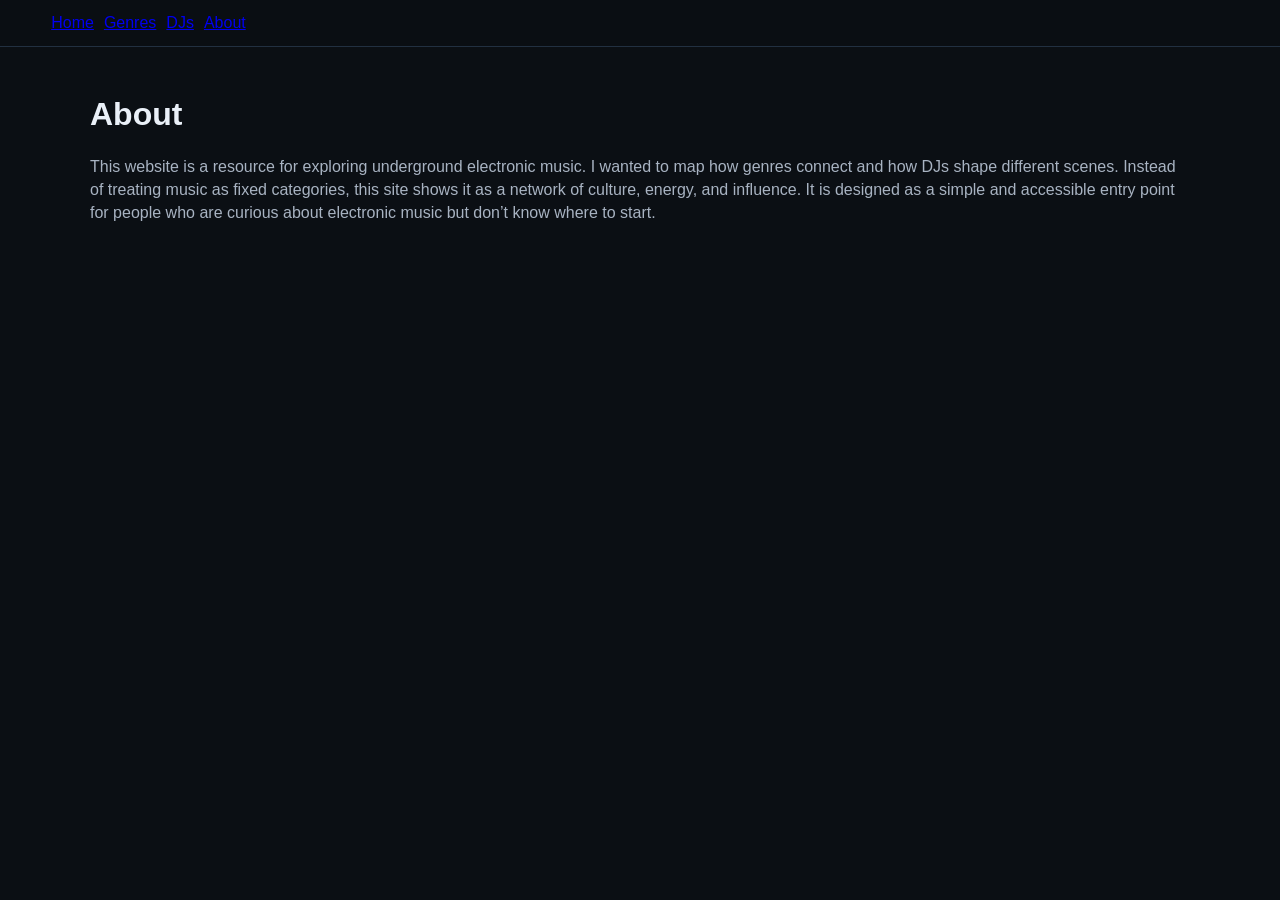
==== about.html @ 22ec465f "Create about.html" ====
<!doctype html>
<html>
<head>
  <link rel="stylesheet" href="styles.css">
</head>

<body>

<header class="site-header">
  <nav class="nav">
    <a href="index.html">Home</a>
    <a href="genres.html">Genres</a>
    <a href="djs.html">DJs</a>
    <a href="about.html">About</a>
  </nav>
</header>

<main class="container">

<h1>About</h1>

<p class="muted">
This website is a resource for exploring underground electronic music.
I wanted to map how genres connect and how DJs shape different scenes.

Instead of treating music as fixed categories, this site shows it as
a network of culture, energy, and influence.

It is designed as a simple and accessible entry point for people who
are curious about electronic music but don’t know where to start.
</p>

</main>

</body>
</html>
---- styles.css ----
:root{
  --bg:#0b0f14;
  --panel:#101826;
  --panel2:#0d1420;
  --text:#eaf0f8;
  --muted:#a8b3c2;
  --line:#223041;
  --accent:#7c5cff;
}

*{ box-sizing:border-box; }
html,body{ height:100%; }
body{
  margin:0;
  font-family:-apple-system,BlinkMacSystemFont,"Segoe UI",Helvetica,Arial,sans-serif;
  background:var(--bg);
  color:var(--text);
}

.container{
  width:min(1100px, 92vw);
  margin:0 auto;
  padding:28px 0;
}

.site-header{
  position:sticky;
  top:0;
  z-index:10;
  background:rgba(11,15,20,.92);
  backdrop-filter: blur(10px);
  border-bottom:1px solid var(--line);
  padding: 14px 4vw;
  display:flex;
  align-items:center;
  justify-content:space-between;
  gap:16px;
}

.brand__title{
  font-weight:900;
  letter-spacing:.06em;
  font-size:14px;
}
.brand__subtitle{
  color:var(--muted);
  font-size:12px;
  margin-top:4px;
}

.nav{ display:flex; gap:10px; flex-wrap:wrap; }
.nav__link{
  color:var(--muted);
  text-decoration:none;
  padding:8px 10px;
  border-radius:10px;
  border:1px solid transparent;
}
.nav__link:hover{
  color:var(--text);
  border-color:var(--line);
  background:rgba(255,255,255,.03);
}
.nav__link.is-active{
  color:var(--text);
  border-color:rgba(124,92,255,.45);
  background:rgba(124,92,255,.14);
}

.hero{
  padding: 18px 0 8px 0;
}
.hero h1{
  margin:0 0 10px 0;
  font-size: 34px;
}
.muted{ color:var(--muted); line-height:1.45; }

.hero__actions{
  display:flex;
  gap:10px;
  flex-wrap:wrap;
  margin-top:14px;
}

.section{
  margin-top:34px;
}
.section__head{
  display:flex;
  align-items:flex-end;
  justify-content:space-between;
  gap:12px;
  flex-wrap:wrap;
  margin-bottom:14px;
}
.section__head h2{
  margin:0;
  font-size:24px;
}

.grid{
  display:grid;
  gap:14px;
}
.grid--3{ grid-template-columns: repeat(3, minmax(0,1fr)); }
.grid--2{ grid-template-columns: repeat(2, minmax(0,1fr)); }

@media (max-width: 900px){
  .grid--3{ grid-template-columns: 1fr; }
  .grid--2{ grid-template-columns: 1fr; }
}

.card{
  border:1px solid var(--line);
  background: linear-gradient(180deg, var(--panel), var(--panel2));
  border-radius: 16px;
  overflow:hidden;
}

.media{
  height: 130px;
  background: rgba(255,255,255,.05);
  display:flex;
  align-items:center;
  justify-content:center;
  color: var(--muted);
  border-bottom:1px solid var(--line);
  letter-spacing:.03em;
}
.media--tall{ height: 160px; }

.card__body{
  padding: 14px 14px 16px 14px;
}
.card__body h3{
  margin:0 0 8px 0;
  font-size:18px;
}
.tags{
  display:flex;
  gap:8px;
  flex-wrap:wrap;
  margin: 10px 0 12px 0;
}
.tag{
  font-size:12px;
  color:var(--text);
  border:1px solid var(--line);
  padding:6px 10px;
  border-radius:999px;
  background: rgba(255,255,255,.03);
}

.actions{ display:flex; gap:10px; flex-wrap:wrap; }

.button{
  display:inline-block;
  text-decoration:none;
  color: var(--text);
  background: rgba(124,92,255,.18);
  border:1px solid rgba(124,92,255,.45);
  padding: 10px 14px;
  border-radius: 12px;
}
.button:hover{ background: rgba(124,92,255,.26); }

.button--ghost{
  background: rgba(255,255,255,.03);
  border-color: var(--line);
  color: var(--muted);
}
.button--ghost:hover{
  color: var(--text);
  background: rgba(255,255,255,.06);
}

.button--small{
  padding: 8px 12px;
  border-radius: 12px;
  font-size: 13px;
}

.detail{
  border:1px solid var(--line);
  border-radius: 16px;
  background: linear-gradient(180deg, var(--panel), var(--panel2));
  padding: 14px;
}
.detail__hero{
  display:grid;
  grid-template-columns: 220px 1fr;
  gap:14px;
  align-items:stretch;
}
.detail__media{
  border:1px solid var(--line);
  border-radius: 14px;
  background: rgba(255,255,255,.05);
  display:flex;
  align-items:center;
  justify-content:center;
  color:var(--muted);
  min-height: 160px;
}
.detail__meta h3{ margin:0 0 6px 0; font-size:20px; }

.detail__grid{
  margin-top:14px;
  display:grid;
  grid-template-columns: repeat(2, minmax(0,1fr));
  gap:12px;
}
@media (max-width: 900px){
  .detail__hero{ grid-template-columns: 1fr; }
  .detail__grid{ grid-template-columns: 1fr; }
}

.detail__block{
  border:1px solid var(--line);
  border-radius: 14px;
  background: rgba(255,255,255,.03);
  padding: 12px;
}
.detail__block h4{ margin:0 0 8px 0; font-size: 15px; }

.list{ margin:0; padding-left: 18px; }
.list li{ margin: 6px 0; }

.video{
  display:grid;
  grid-template-columns: 1.2fr .8fr;
  gap:14px;
}
@media (max-width: 900px){
  .video{ grid-template-columns: 1fr; }
}
.video__player{
  border:1px solid var(--line);
  border-radius: 16px;
  background: rgba(255,255,255,.05);
  min-height: 220px;
  display:flex;
  align-items:center;
  justify-content:center;
  color: var(--muted);
}
.video__info{
  border:1px solid var(--line);
  border-radius: 16px;
  background: rgba(255,255,255,.03);
  padding: 14px;
}

.pad{ padding: 14px; }

.mini{
  border:1px solid var(--line);
  border-radius: 14px;
  padding: 12px;
  background: rgba(255,255,255,.03);
}
.mini__title{
  font-weight:800;
  margin-bottom:10px;
}

.site-footer{
  border-top:1px solid var(--line);
  padding: 18px 0;
}
.footer__inner{
  display:flex;
  justify-content:space-between;
  gap:10px;
  flex-wrap:wrap;
}
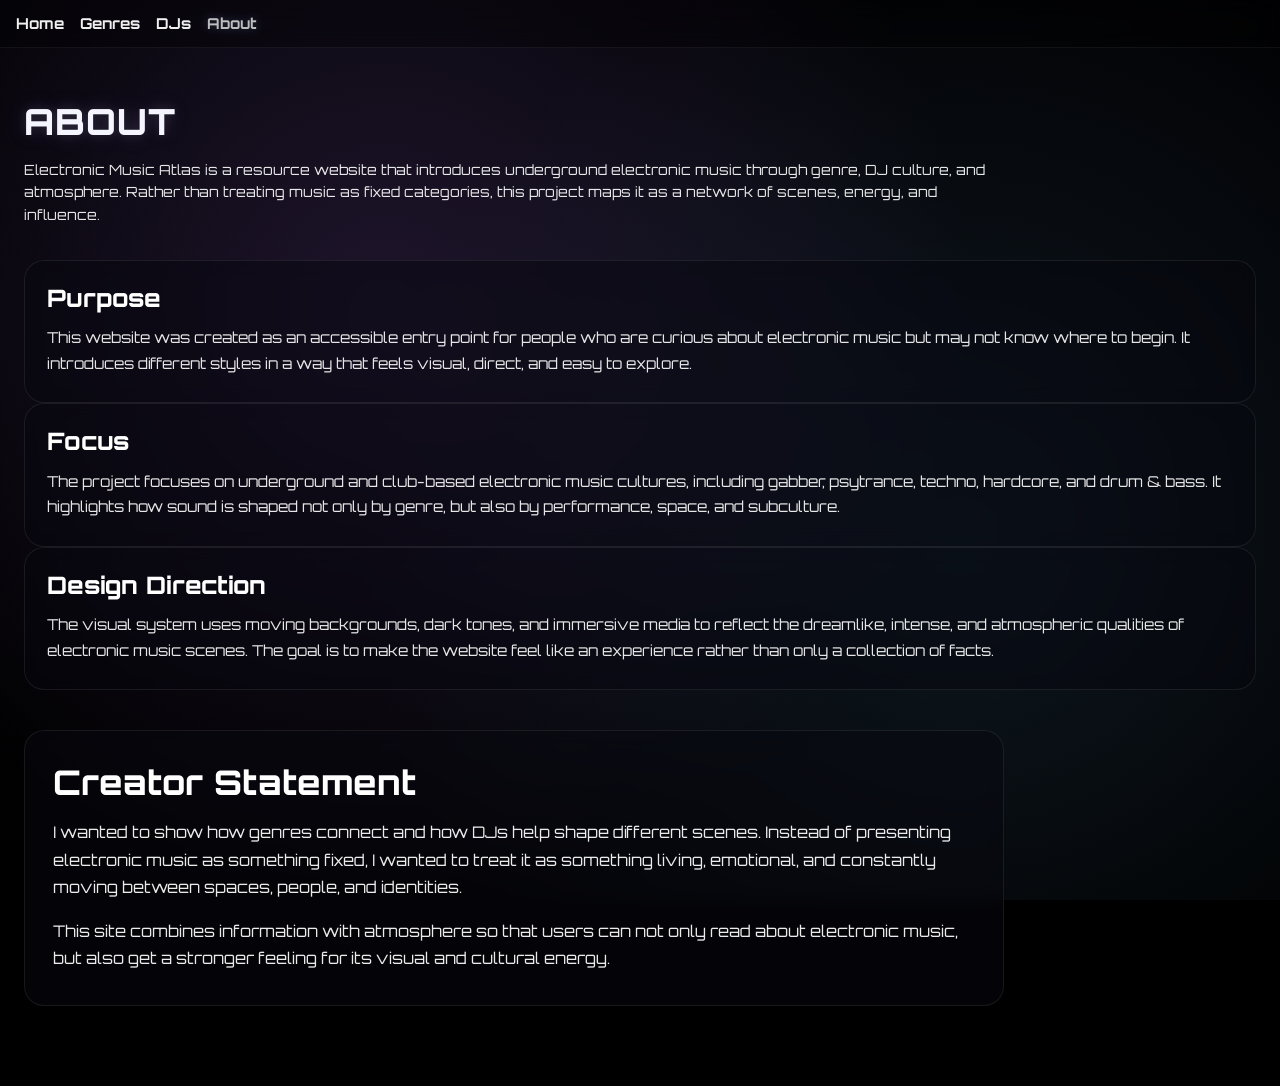
==== commit 05eb3ce4: "Update about.html" ====
--- a/about.html
+++ b/about.html
@@ -1,36 +1,86 @@
 <!doctype html>
-<html>
+<html lang="en">
 <head>
+  <meta charset="utf-8">
+  <meta name="viewport" content="width=device-width, initial-scale=1">
+  <title>About | Electronic Music Atlas</title>
+  <link rel="preconnect" href="https://fonts.googleapis.com">
+  <link rel="preconnect" href="https://fonts.gstatic.com" crossorigin>
+  <link href="https://fonts.googleapis.com/css2?family=Orbitron:wght@400;600;700;800&display=swap" rel="stylesheet">
   <link rel="stylesheet" href="styles.css">
 </head>
 
-<body>
+<body class="about-page">
 
-<header class="site-header">
-  <nav class="nav">
-    <a href="index.html">Home</a>
-    <a href="genres.html">Genres</a>
-    <a href="djs.html">DJs</a>
-    <a href="about.html">About</a>
-  </nav>
-</header>
+  <video class="bg-video" autoplay muted loop playsinline>
+    <source src="background.mp4" type="video/mp4">
+  </video>
 
-<main class="container">
+  <div class="bg-overlay"></div>
 
-<h1>About</h1>
+  <header class="site-header">
+    <nav class="nav">
+      <a href="index.html">Home</a>
+      <a href="genres.html">Genres</a>
+      <a href="djs.html">DJs</a>
+      <a href="about.html" class="active">About</a>
+    </nav>
+  </header>
 
-<p class="muted">
-This website is a resource for exploring underground electronic music.
-I wanted to map how genres connect and how DJs shape different scenes.
+  <main class="container">
+    <section class="page-hero">
+      <h1 class="page-title">About</h1>
+      <p class="page-intro">
+        Electronic Music Atlas is a resource website that introduces underground electronic
+        music through genre, DJ culture, and atmosphere. Rather than treating music as fixed
+        categories, this project maps it as a network of scenes, energy, and influence.
+      </p>
+    </section>
 
-Instead of treating music as fixed categories, this site shows it as
-a network of culture, energy, and influence.
+    <section class="about-grid">
+      <article class="about-card">
+        <h2>Purpose</h2>
+        <p>
+          This website was created as an accessible entry point for people who are curious
+          about electronic music but may not know where to begin. It introduces different
+          styles in a way that feels visual, direct, and easy to explore.
+        </p>
+      </article>
 
-It is designed as a simple and accessible entry point for people who
-are curious about electronic music but don’t know where to start.
-</p>
+      <article class="about-card">
+        <h2>Focus</h2>
+        <p>
+          The project focuses on underground and club-based electronic music cultures,
+          including gabber, psytrance, techno, hardcore, and drum &amp; bass. It highlights
+          how sound is shaped not only by genre, but also by performance, space, and subculture.
+        </p>
+      </article>
 
-</main>
+      <article class="about-card">
+        <h2>Design Direction</h2>
+        <p>
+          The visual system uses moving backgrounds, dark tones, and immersive media to reflect
+          the dreamlike, intense, and atmospheric qualities of electronic music scenes. The goal
+          is to make the website feel like an experience rather than only a collection of facts.
+        </p>
+      </article>
+    </section>
+
+    <section class="about-statement">
+      <div class="about-statement__inner">
+        <h2>Creator Statement</h2>
+        <p>
+          I wanted to show how genres connect and how DJs help shape different scenes. Instead
+          of presenting electronic music as something fixed, I wanted to treat it as something
+          living, emotional, and constantly moving between spaces, people, and identities.
+        </p>
+        <p>
+          This site combines information with atmosphere so that users can not only read about
+          electronic music, but also get a stronger feeling for its visual and cultural energy.
+        </p>
+      </div>
+    </section>
+  </main>
 
 </body>
 </html>
--- a/styles.css
+++ b/styles.css
@@ -1,277 +1,670 @@
-:root{
-  --bg:#0b0f14;
-  --panel:#101826;
-  --panel2:#0d1420;
-  --text:#eaf0f8;
-  --muted:#a8b3c2;
-  --line:#223041;
-  --accent:#7c5cff;
-}
-
-*{ box-sizing:border-box; }
-html,body{ height:100%; }
-body{
-  margin:0;
-  font-family:-apple-system,BlinkMacSystemFont,"Segoe UI",Helvetica,Arial,sans-serif;
-  background:var(--bg);
-  color:var(--text);
-}
-
-.container{
-  width:min(1100px, 92vw);
-  margin:0 auto;
-  padding:28px 0;
-}
-
-.site-header{
-  position:sticky;
-  top:0;
-  z-index:10;
-  background:rgba(11,15,20,.92);
-  backdrop-filter: blur(10px);
-  border-bottom:1px solid var(--line);
-  padding: 14px 4vw;
-  display:flex;
-  align-items:center;
-  justify-content:space-between;
-  gap:16px;
-}
-
-.brand__title{
-  font-weight:900;
-  letter-spacing:.06em;
-  font-size:14px;
-}
-.brand__subtitle{
-  color:var(--muted);
-  font-size:12px;
-  margin-top:4px;
-}
-
-.nav{ display:flex; gap:10px; flex-wrap:wrap; }
-.nav__link{
-  color:var(--muted);
-  text-decoration:none;
-  padding:8px 10px;
-  border-radius:10px;
-  border:1px solid transparent;
-}
-.nav__link:hover{
-  color:var(--text);
-  border-color:var(--line);
-  background:rgba(255,255,255,.03);
-}
-.nav__link.is-active{
-  color:var(--text);
-  border-color:rgba(124,92,255,.45);
-  background:rgba(124,92,255,.14);
-}
-
-.hero{
-  padding: 18px 0 8px 0;
-}
-.hero h1{
-  margin:0 0 10px 0;
+* {
+  box-sizing: border-box;
+}
+
+html,
+body {
+  margin: 0;
+  padding: 0;
+  min-height: 100%;
+}
+
+body {
+  font-family: 'Orbitron', Arial, sans-serif;
+  color: white;
+  overflow-x: hidden;
+  position: relative;
+  background: black;
+}
+
+/* ===== GLOBAL BACKGROUND ===== */
+
+.bg-video {
+  position: fixed;
+  top: 0;
+  left: 0;
+  width: 100vw;
+  height: 100vh;
+  object-fit: cover;
+  z-index: -2;
+  filter: brightness(0.38) contrast(1.05) saturate(1.05);
+  pointer-events: none;
+}
+
+.bg-overlay {
+  position: fixed;
+  top: 0;
+  left: 0;
+  width: 100vw;
+  height: 100vh;
+  z-index: -1;
+  background:
+    radial-gradient(circle at 30% 35%, rgba(180, 120, 255, 0.16), transparent 55%),
+    radial-gradient(circle at 75% 60%, rgba(110, 190, 255, 0.12), transparent 55%),
+    linear-gradient(rgba(5, 5, 10, 0.48), rgba(0, 0, 0, 0.72));
+  backdrop-filter: blur(4px);
+  pointer-events: none;
+}
+
+/* ===== NAV ===== */
+
+.site-header {
+  position: sticky;
+  top: 0;
+  z-index: 20;
+  background: rgba(0, 0, 0, 0.32);
+  backdrop-filter: blur(12px);
+  border-bottom: 1px solid rgba(255, 255, 255, 0.06);
+}
+
+.nav {
+  display: flex;
+  gap: 24px;
+  padding: 16px 24px;
+  flex-wrap: wrap;
+}
+
+.nav a {
+  color: rgba(255, 255, 255, 0.94);
+  text-decoration: none;
+  font-size: 15px;
+  font-weight: 700;
+  transition: opacity 0.25s ease, text-shadow 0.25s ease;
+}
+
+.nav a:hover,
+.nav a.active {
+  opacity: 0.78;
+  text-shadow: 0 0 10px rgba(160, 200, 255, 0.35);
+}
+
+/* ===== LAYOUT ===== */
+
+.container {
+  position: relative;
+  z-index: 2;
+  max-width: 1500px;
+  margin: 0 auto;
+  padding: 56px 24px 80px;
+}
+
+.page-hero,
+.hero {
+  margin-bottom: 34px;
+}
+
+.page-title,
+.hero h1 {
+  margin: 0 0 18px;
+  font-size: 62px;
+  line-height: 0.98;
+  font-weight: 800;
+  letter-spacing: 1px;
+  text-transform: uppercase;
+  color: #f5f5ff;
+  text-shadow:
+    0 0 12px rgba(255, 255, 255, 0.12),
+    0 0 22px rgba(150, 130, 255, 0.16);
+}
+
+.page-intro,
+.hero p {
+  max-width: 980px;
+  margin: 0;
+  font-size: 16px;
+  line-height: 1.6;
+  color: rgba(255, 255, 255, 0.9);
+}
+
+/* ===== HOME ===== */
+
+.home-hero {
+  position: relative;
+  z-index: 2;
+  height: calc(100vh - 70px);
+  display: flex;
+  flex-direction: column;
+  justify-content: center;
+  align-items: center;
+  text-align: center;
+  padding: 20px;
+}
+
+.home-title {
+  font-size: 72px;
+  font-weight: 800;
+  margin: 0 0 20px;
+  letter-spacing: 2px;
+  text-transform: uppercase;
+  color: white;
+  text-shadow:
+    0 0 10px rgba(255,255,255,0.3),
+    0 0 20px rgba(180,120,255,0.3),
+    0 0 40px rgba(120,200,255,0.2);
+}
+
+.home-sub {
+  font-size: 18px;
+  max-width: 600px;
+  margin: 0 0 30px;
+  color: rgba(255,255,255,0.85);
+}
+
+.enter-btn {
+  padding: 12px 28px;
+  font-size: 14px;
+  font-weight: 700;
+  border: 1px solid rgba(255,255,255,0.3);
+  background: transparent;
+  color: white;
+  cursor: pointer;
+  transition: all 0.3s ease;
+}
+
+.enter-btn:hover {
+  background: rgba(255,255,255,0.1);
+  border-color: white;
+}
+
+/* ===== GENERIC GRID CARDS ===== */
+
+.grid {
+  display: grid;
+  gap: 22px;
+  margin-top: 34px;
+}
+
+.grid--3 {
+  grid-template-columns: repeat(3, minmax(0, 1fr));
+}
+
+.card {
+  background: rgba(8, 8, 16, 0.42);
+  border-radius: 18px;
+  overflow: hidden;
+  backdrop-filter: blur(8px);
+  border: 1px solid rgba(255, 255, 255, 0.08);
+  transition:
+    transform 0.3s ease,
+    box-shadow 0.3s ease,
+    border-color 0.3s ease;
+}
+
+.card:hover {
+  transform: translateY(-8px);
+  box-shadow: 0 14px 34px rgba(0, 0, 0, 0.26);
+  border-color: rgba(146, 154, 255, 0.24);
+}
+
+.media {
+  position: relative;
+  aspect-ratio: 4 / 3;
+  overflow: hidden;
+  background: black;
+}
+
+.media img {
+  width: 100%;
+  height: 100%;
+  object-fit: cover;
+  display: block;
+  transition: transform 0.35s ease;
+}
+
+.card:hover .media img {
+  transform: scale(1.04);
+}
+
+.card__body {
+  padding: 18px;
+}
+
+.card__body h3 {
+  margin: 0 0 12px;
+  font-size: 18px;
+  font-weight: 800;
+  letter-spacing: 0.5px;
+}
+
+.card__body p {
+  margin: 0;
+  font-size: 15px;
+  line-height: 1.55;
+  color: rgba(255, 255, 255, 0.9);
+}
+
+/* ===== GENRES ===== */
+
+.genres-grid {
+  display: grid;
+  grid-template-columns: repeat(3, minmax(0, 1fr));
+  gap: 22px;
+  margin-top: 34px;
+}
+
+.genre-card {
+  background: rgba(8, 8, 16, 0.42);
+  border-radius: 18px;
+  overflow: hidden;
+  backdrop-filter: blur(8px);
+  border: 1px solid rgba(255, 255, 255, 0.08);
+  transition:
+    transform 0.3s ease,
+    box-shadow 0.3s ease,
+    border-color 0.3s ease;
+}
+
+.genre-card:hover {
+  transform: translateY(-8px);
+  box-shadow: 0 14px 34px rgba(0, 0, 0, 0.26);
+  border-color: rgba(146, 154, 255, 0.24);
+}
+
+.genre-media {
+  position: relative;
+  aspect-ratio: 4 / 3;
+  overflow: hidden;
+  background: black;
+}
+
+.genre-media img,
+.genre-media .hover-video {
+  position: absolute;
+  inset: 0;
+  width: 100%;
+  height: 100%;
+  object-fit: cover;
+  display: block;
+  transition:
+    opacity 0.4s ease,
+    transform 0.45s ease,
+    filter 0.45s ease;
+}
+
+.genre-media img {
+  opacity: 1;
+  z-index: 1;
+}
+
+.genre-media .hover-video {
+  opacity: 0;
+  z-index: 2;
+  pointer-events: none;
+  filter: brightness(0.9) contrast(1.06);
+}
+
+.genre-card:hover .genre-media img {
+  opacity: 0;
+  transform: scale(1.04);
+}
+
+.genre-card:hover .genre-media .hover-video {
+  opacity: 1;
+  transform: scale(1.03);
+}
+
+.genre-body {
+  padding: 20px 18px 22px;
+}
+
+.genre-body h2 {
+  margin: 0 0 12px;
+  font-size: 22px;
+  font-weight: 800;
+  letter-spacing: 0.5px;
+}
+
+.genre-tag {
+  margin: 0 0 14px;
+  color: rgba(220, 220, 255, 0.82);
+  font-size: 14px;
+  font-weight: 600;
+}
+
+.genre-body p {
+  margin: 0 0 14px;
+  font-size: 15px;
+  line-height: 1.62;
+  color: rgba(255, 255, 255, 0.9);
+}
+
+.genre-body p:last-child {
+  margin-bottom: 0;
+}
+
+/* ===== DJS ===== */
+
+.dj-grid {
+  display: grid;
+  grid-template-columns: repeat(3, minmax(0, 1fr));
+  gap: 24px;
+  margin-top: 36px;
+  align-items: start;
+}
+
+.dj-feature-card {
+  background: rgba(8, 8, 16, 0.48);
+  border-radius: 20px;
+  overflow: hidden;
+  border: 1px solid rgba(255, 255, 255, 0.08);
+  backdrop-filter: blur(8px);
+  transition:
+    transform 0.3s ease,
+    box-shadow 0.3s ease,
+    border-color 0.3s ease;
+  display: flex;
+  flex-direction: column;
+  height: 100%;
+}
+
+.dj-feature-card:hover {
+  transform: translateY(-8px);
+  box-shadow: 0 14px 34px rgba(0, 0, 0, 0.26);
+  border-color: rgba(146, 154, 255, 0.24);
+}
+
+.dj-feature-media {
+  width: 100%;
+  aspect-ratio: 3 / 4;
+  overflow: hidden;
+  background: #0a0a0a;
+  flex-shrink: 0;
+}
+
+.dj-feature-media img {
+  width: 100%;
+  height: 100%;
+  object-fit: cover;
+  object-position: top;
+  display: block;
+  transition: transform 0.35s ease, filter 0.35s ease;
+}
+
+.dj-feature-card:hover .dj-feature-media img {
+  transform: scale(1.04);
+  filter: brightness(0.95);
+}
+
+.dj-feature-body {
+  padding: 18px 18px 20px;
+  display: flex;
+  flex-direction: column;
+  gap: 10px;
+  flex: 1;
+}
+
+.dj-feature-body h2 {
+  margin: 0;
+  font-size: 24px;
+  line-height: 1.1;
+  font-weight: 800;
+}
+
+.dj-genre {
+  margin: 0;
+  font-size: 14px;
+  font-weight: 600;
+  color: rgba(220, 220, 255, 0.82);
+}
+
+.dj-feature-body p:last-child {
+  margin: 0;
+  font-size: 15px;
+  line-height: 1.6;
+  color: rgba(255, 255, 255, 0.9);
+}
+
+.dj-genre {
+  margin: 0 0 12px;
+  font-size: 14px;
+  font-weight: 600;
+  color: rgba(220, 220, 255, 0.82);
+}
+
+.dj-feature-body p:last-child {
+  margin: 0;
+  font-size: 15px;
+  line-height: 1.6;
+  color: rgba(255, 255, 255, 0.9);
+}
+
+/* ===== QUIZ ===== */
+
+.quiz-panel {
+  margin-top: 40px;
+  padding: 28px 26px 30px;
+  background: rgba(8, 8, 16, 0.5);
+  border: 1px solid rgba(255, 255, 255, 0.08);
+  border-radius: 20px;
+  backdrop-filter: blur(8px);
+}
+
+.quiz-panel h2 {
+  margin: 0 0 16px;
   font-size: 34px;
-}
-.muted{ color:var(--muted); line-height:1.45; }
-
-.hero__actions{
-  display:flex;
-  gap:10px;
-  flex-wrap:wrap;
-  margin-top:14px;
-}
-
-.section{
-  margin-top:34px;
-}
-.section__head{
-  display:flex;
-  align-items:flex-end;
-  justify-content:space-between;
-  gap:12px;
-  flex-wrap:wrap;
-  margin-bottom:14px;
-}
-.section__head h2{
-  margin:0;
-  font-size:24px;
-}
-
-.grid{
-  display:grid;
-  gap:14px;
-}
-.grid--3{ grid-template-columns: repeat(3, minmax(0,1fr)); }
-.grid--2{ grid-template-columns: repeat(2, minmax(0,1fr)); }
-
-@media (max-width: 900px){
-  .grid--3{ grid-template-columns: 1fr; }
-  .grid--2{ grid-template-columns: 1fr; }
-}
-
-.card{
-  border:1px solid var(--line);
-  background: linear-gradient(180deg, var(--panel), var(--panel2));
-  border-radius: 16px;
-  overflow:hidden;
-}
-
-.media{
-  height: 130px;
-  background: rgba(255,255,255,.05);
-  display:flex;
-  align-items:center;
-  justify-content:center;
-  color: var(--muted);
-  border-bottom:1px solid var(--line);
-  letter-spacing:.03em;
-}
-.media--tall{ height: 160px; }
-
-.card__body{
-  padding: 14px 14px 16px 14px;
-}
-.card__body h3{
-  margin:0 0 8px 0;
-  font-size:18px;
-}
-.tags{
-  display:flex;
-  gap:8px;
-  flex-wrap:wrap;
-  margin: 10px 0 12px 0;
-}
-.tag{
-  font-size:12px;
-  color:var(--text);
-  border:1px solid var(--line);
-  padding:6px 10px;
-  border-radius:999px;
-  background: rgba(255,255,255,.03);
-}
-
-.actions{ display:flex; gap:10px; flex-wrap:wrap; }
-
-.button{
-  display:inline-block;
-  text-decoration:none;
-  color: var(--text);
-  background: rgba(124,92,255,.18);
-  border:1px solid rgba(124,92,255,.45);
-  padding: 10px 14px;
-  border-radius: 12px;
-}
-.button:hover{ background: rgba(124,92,255,.26); }
-
-.button--ghost{
-  background: rgba(255,255,255,.03);
-  border-color: var(--line);
-  color: var(--muted);
-}
-.button--ghost:hover{
-  color: var(--text);
-  background: rgba(255,255,255,.06);
-}
-
-.button--small{
-  padding: 8px 12px;
-  border-radius: 12px;
-  font-size: 13px;
-}
-
-.detail{
-  border:1px solid var(--line);
-  border-radius: 16px;
-  background: linear-gradient(180deg, var(--panel), var(--panel2));
-  padding: 14px;
-}
-.detail__hero{
-  display:grid;
-  grid-template-columns: 220px 1fr;
-  gap:14px;
-  align-items:stretch;
-}
-.detail__media{
-  border:1px solid var(--line);
-  border-radius: 14px;
-  background: rgba(255,255,255,.05);
-  display:flex;
-  align-items:center;
-  justify-content:center;
-  color:var(--muted);
-  min-height: 160px;
-}
-.detail__meta h3{ margin:0 0 6px 0; font-size:20px; }
-
-.detail__grid{
-  margin-top:14px;
-  display:grid;
-  grid-template-columns: repeat(2, minmax(0,1fr));
-  gap:12px;
-}
-@media (max-width: 900px){
-  .detail__hero{ grid-template-columns: 1fr; }
-  .detail__grid{ grid-template-columns: 1fr; }
-}
-
-.detail__block{
-  border:1px solid var(--line);
-  border-radius: 14px;
-  background: rgba(255,255,255,.03);
-  padding: 12px;
-}
-.detail__block h4{ margin:0 0 8px 0; font-size: 15px; }
-
-.list{ margin:0; padding-left: 18px; }
-.list li{ margin: 6px 0; }
-
-.video{
-  display:grid;
-  grid-template-columns: 1.2fr .8fr;
-  gap:14px;
-}
-@media (max-width: 900px){
-  .video{ grid-template-columns: 1fr; }
-}
-.video__player{
-  border:1px solid var(--line);
-  border-radius: 16px;
-  background: rgba(255,255,255,.05);
-  min-height: 220px;
-  display:flex;
-  align-items:center;
-  justify-content:center;
-  color: var(--muted);
-}
-.video__info{
-  border:1px solid var(--line);
-  border-radius: 16px;
-  background: rgba(255,255,255,.03);
-  padding: 14px;
-}
-
-.pad{ padding: 14px; }
-
-.mini{
-  border:1px solid var(--line);
-  border-radius: 14px;
-  padding: 12px;
-  background: rgba(255,255,255,.03);
-}
-.mini__title{
-  font-weight:800;
-  margin-bottom:10px;
-}
-
-.site-footer{
-  border-top:1px solid var(--line);
-  padding: 18px 0;
-}
-.footer__inner{
-  display:flex;
-  justify-content:space-between;
-  gap:10px;
-  flex-wrap:wrap;
-}+  font-weight: 800;
+}
+
+.quiz-question {
+  margin: 0 0 18px;
+  font-size: 16px;
+  color: rgba(255, 255, 255, 0.92);
+}
+
+.quiz-options {
+  display: flex;
+  gap: 12px;
+  flex-wrap: wrap;
+}
+
+.quiz-options button {
+  padding: 12px 18px;
+  border-radius: 999px;
+  border: 1px solid rgba(255, 255, 255, 0.16);
+  background: rgba(255, 255, 255, 0.05);
+  color: white;
+  font-family: 'Orbitron', Arial, sans-serif;
+  font-size: 14px;
+  cursor: pointer;
+  transition:
+    background 0.25s ease,
+    transform 0.25s ease,
+    border-color 0.25s ease;
+}
+
+.quiz-options button:hover {
+  background: rgba(255, 255, 255, 0.12);
+  border-color: rgba(180, 120, 255, 0.35);
+  transform: translateY(-2px);
+}
+
+.quiz-result {
+  margin-top: 16px;
+  font-size: 15px;
+  line-height: 1.5;
+}
+
+.quiz-result.correct {
+  color: #b9ffd2;
+}
+
+.quiz-result.wrong {
+  color: #ffd2d2;
+}
+
+/* ===== RESPONSIVE ===== */
+
+@media (max-width: 1200px) {
+  .dj-grid {
+    grid-template-columns: repeat(2, minmax(0, 1fr));
+  }
+}
+
+@media (max-width: 760px) {
+  .dj-grid {
+    grid-template-columns: 1fr;
+  }
+
+  .dj-feature-body {
+    padding: 16px;
+  }
+
+  .dj-feature-body h2 {
+    font-size: 20px;
+  }
+
+  .dj-feature-body p:last-child {
+    font-size: 14px;
+  }
+}
+  .nav {
+    gap: 16px;
+    padding: 14px 16px;
+  }
+
+  .hero h1,
+  .page-title,
+  .home-title {
+    font-size: 36px;
+    line-height: 1.02;
+  }
+
+  .hero p,
+  .page-intro,
+  .home-sub,
+  .card__body p,
+  .genre-body p,
+  .dj-feature-body p,
+  .quiz-question,
+  .quiz-result {
+    font-size: 14px;
+  }
+
+  .grid--3,
+  .genres-grid,
+  .dj-grid {
+    grid-template-columns: 1fr;
+  }
+
+  .card__body,
+  .genre-body,
+  .dj-feature-body {
+    padding: 18px 16px 20px;
+  }
+
+  .genre-body h2,
+  .dj-feature-body h2 {
+    font-size: 20px;
+  }
+
+  .quiz-panel {
+    padding: 22px 16px 24px;
+  }
+
+  .quiz-panel h2 {
+    font-size: 26px;
+  }
+}
+/* ===== ABOUT PAGE ===== */
+
+.about-grid {
+  display: grid;
+  grid-template-columns: repeat(3, minmax(0, 1fr));
+  gap: 24px;
+  margin-top: 36px;
+}
+
+.about-card {
+  background: rgba(8, 8, 16, 0.48);
+  border-radius: 20px;
+  padding: 24px 22px 26px;
+  border: 1px solid rgba(255, 255, 255, 0.08);
+  backdrop-filter: blur(8px);
+  transition:
+    transform 0.3s ease,
+    box-shadow 0.3s ease,
+    border-color 0.3s ease;
+}
+
+.about-card:hover {
+  transform: translateY(-8px);
+  box-shadow: 0 14px 34px rgba(0, 0, 0, 0.26);
+  border-color: rgba(146, 154, 255, 0.24);
+}
+
+.about-card h2 {
+  margin: 0 0 14px;
+  font-size: 24px;
+  line-height: 1.1;
+  font-weight: 800;
+}
+
+.about-card p {
+  margin: 0;
+  font-size: 15px;
+  line-height: 1.7;
+  color: rgba(255, 255, 255, 0.9);
+}
+
+.about-statement {
+  margin-top: 40px;
+}
+
+.about-statement__inner {
+  max-width: 980px;
+  background: rgba(8, 8, 16, 0.5);
+  border: 1px solid rgba(255, 255, 255, 0.08);
+  border-radius: 20px;
+  padding: 30px 28px 32px;
+  backdrop-filter: blur(8px);
+}
+
+.about-statement__inner h2 {
+  margin: 0 0 16px;
+  font-size: 34px;
+  font-weight: 800;
+}
+
+.about-statement__inner p {
+  margin: 0 0 16px;
+  font-size: 16px;
+  line-height: 1.72;
+  color: rgba(255, 255, 255, 0.92);
+}
+
+.about-statement__inner p:last-child {
+  margin-bottom: 0;
+}
+
+@media (max-width: 1200px) {
+  .about-grid {
+    grid-template-columns: repeat(2, minmax(0, 1fr));
+  }
+}
+
+@media (max-width: 760px) {
+  .about-grid {
+    grid-template-columns: 1fr;
+  }
+
+  .about-card {
+    padding: 20px 16px 22px;
+  }
+
+  .about-card h2 {
+    font-size: 22px;
+  }
+
+  .about-card p,
+  .about-statement__inner p {
+    font-size: 14px;
+  }
+
+  .about-statement__inner {
+    padding: 22px 16px 24px;
+  }
+
+  .about-statement__inner h2 {
+    font-size: 26px;
+  }
+}
